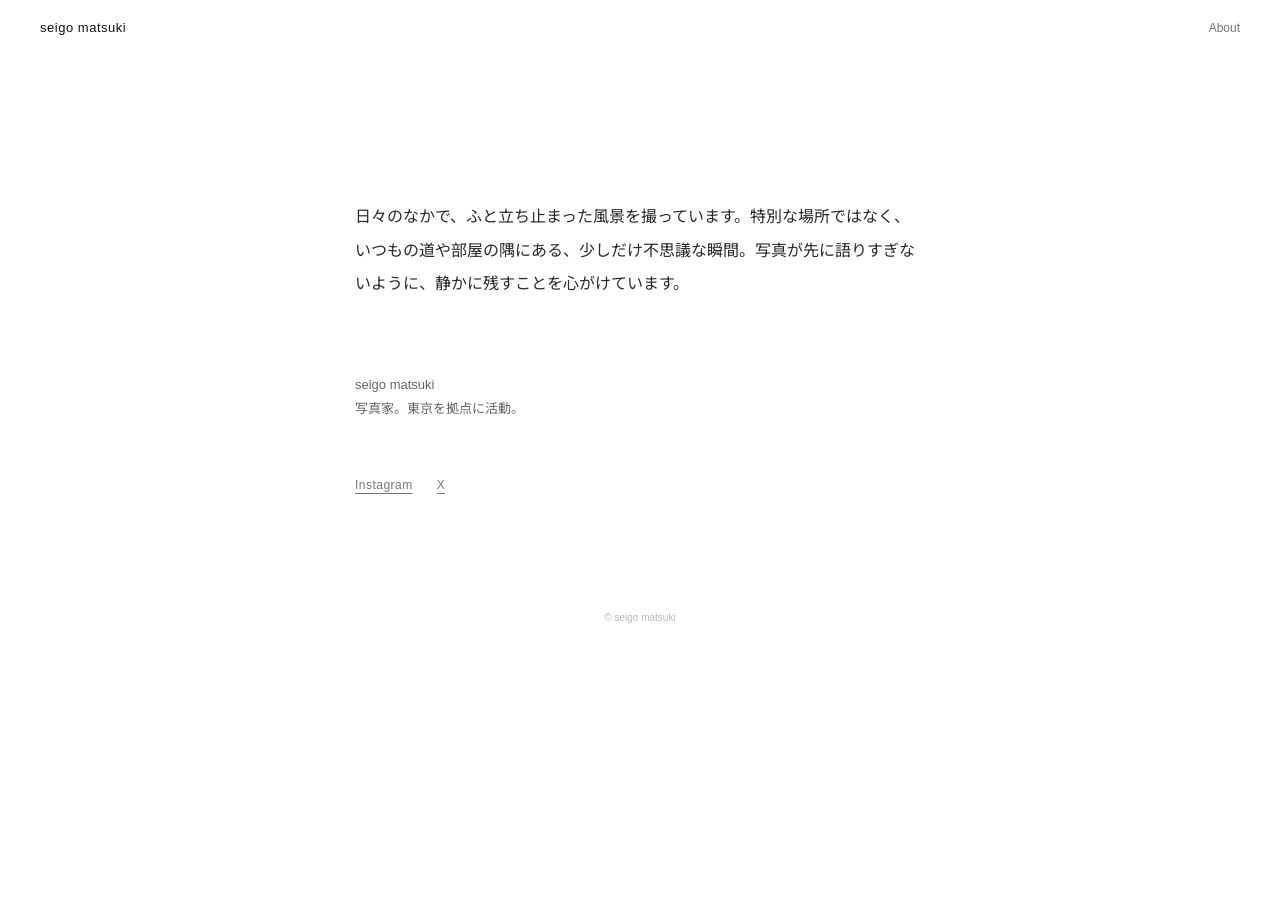
==== about.html @ ea61fb2b "写真ポートフォリオサイト初期実装 実装設計書準拠の静的サイト(素のHTML/CSS/JS)。 photos/ 配下は差し替え前提のプレースホルダー画像。  Co-Authored-By: Claude" ====
<!DOCTYPE html>
<html lang="ja">
<head>
<meta charset="UTF-8">
<meta name="viewport" content="width=device-width, initial-scale=1">
<title>About – seigo matsuki</title>
<link rel="preconnect" href="https://fonts.googleapis.com">
<link rel="preconnect" href="https://fonts.gstatic.com" crossorigin>
<link href="https://fonts.googleapis.com/css2?family=Noto+Sans+JP:wght@400&display=swap" rel="stylesheet">
<link rel="stylesheet" href="./css/style.css">
</head>
<body>
  <header class="site-header" id="siteHeader">
    <a class="site-name" href="./">seigo matsuki</a>
    <a class="site-nav" href="./about.html">About</a>
  </header>

  <main class="page page--about">
    <p class="statement">日々のなかで、ふと立ち止まった風景を撮っています。特別な場所ではなく、いつもの道や部屋の隅にある、少しだけ不思議な瞬間。写真が先に語りすぎないように、静かに残すことを心がけています。</p>
    <p class="profile">seigo matsuki<br>写真家。東京を拠点に活動。</p>
    <p class="sns">
      <a href="https://instagram.com" target="_blank" rel="noopener noreferrer">Instagram</a>
      <a href="https://x.com" target="_blank" rel="noopener noreferrer">X</a>
    </p>
  </main>

  <footer class="site-footer">© seigo matsuki</footer>
  <script src="./js/site.js" defer></script>
</body>
</html>
---- css/style.css ----
:root {
  /* 色 — 無彩色のみ */
  --c-bg:       #ffffff;
  --c-text:     #2a2a2a;   /* 本文 */
  --c-name:     #111111;   /* サイト名 */
  --c-link:     #777777;   /* ナビ・リンク・戻る */
  --c-series:   #999999;   /* シリーズ名 */
  --c-copy:     #b8b8b8;   /* © */
  --c-lb:       #000000;   /* ライトボックス背景 */

  /* タイポ */
  --font: "Helvetica Neue", Helvetica, Arial, "Noto Sans JP", sans-serif;
  --fs-copy:    10px;
  --fs-series:  11px;      /* letter-spacing: .06em */
  --fs-nav:     12px;
  --fs-name:    13px;      /* letter-spacing: .04em */
  --fs-profile: 13px;      /* line-height: 1.9 */
  --fs-body:    15px;      /* line-height: 2.1 / PCで16px */

  /* 余白・レイアウト */
  --pad:      16px;        /* 左右余白 */
  --gap:      160px;       /* 写真間 */
  --top-off:  88px;        /* ヘッダー下→最初の要素 */
  --header-h: 53px;
}
@media (min-width: 768px) {
  :root {
    --pad: 40px;
    --gap: 240px;
    --top-off: 130px;
    --fs-body: 16px;
    --header-h: 70px;
  }
}

* { box-sizing: border-box; }

body {
  margin: 0;
  background: var(--c-bg);
  font-family: var(--font);
  color: var(--c-text);
}

a {
  color: var(--c-link);
  text-decoration: none;
}
a:hover { color: var(--c-name); }

.site-header {
  position: fixed;
  top: 0;
  inset-inline: 0;
  z-index: 50;
  display: flex;
  justify-content: space-between;
  align-items: baseline;
  padding: 20px var(--pad);
  background: var(--c-bg);
  transition: transform .25s ease;
}
.site-header.is-hidden { transform: translateY(-100%); }

.site-name {
  font-size: var(--fs-name);
  letter-spacing: .04em;
  color: var(--c-name);
}
.site-nav {
  font-size: var(--fs-nav);
  color: var(--c-link);
}

.page {
  max-width: 1200px;
  margin-inline: auto;
  padding: calc(var(--header-h) + var(--top-off)) var(--pad) 0;
}

.photo {
  display: block;
  width: min(100%, 85vh);
  aspect-ratio: 1 / 1;
  object-fit: cover;
  margin-inline: auto;
}

.series-entry {
  display: block;
  margin-bottom: var(--gap);
}
.series-name,
.series-title {
  display: block;
  text-align: center;
  font-size: var(--fs-series);
  letter-spacing: .06em;
  color: var(--c-series);
}
.series-name { margin-top: 16px; }
.series-title { margin-bottom: 64px; }
@media (min-width: 768px) {
  .series-title { margin-bottom: 96px; }
}

.photo-list {
  display: flex;
  flex-direction: column;
  gap: var(--gap);
  align-items: center;
}

.back {
  padding-top: calc(var(--gap) * .75);
  text-align: center;
}
.back a {
  font-size: 11px;
  letter-spacing: .06em;
  color: var(--c-link);
  text-decoration: underline;
  text-underline-offset: 4px;
}

.page--about { max-width: 650px; }
.statement {
  margin: 0;
  font-size: var(--fs-body);
  line-height: 2.1;
  text-wrap: pretty;
}
.profile {
  margin: 72px 0 0;
  font-size: var(--fs-profile);
  line-height: 1.9;
  color: #666666;
}
.sns {
  margin: 56px 0 0;
  display: flex;
  gap: 24px;
  font-size: 12px;
  letter-spacing: .04em;
}
.sns a {
  text-decoration: underline;
  text-underline-offset: 4px;
}

.site-footer {
  padding: 120px var(--pad) 28px;
  text-align: center;
  font-size: var(--fs-copy);
  color: var(--c-copy);
}

.lightbox {
  position: fixed;
  inset: 0;
  z-index: 100;
  background: var(--c-lb);
  display: flex;
  align-items: center;
  justify-content: center;
}
.lightbox[hidden] { display: none; }
.lightbox-img {
  display: block;
  width: min(100vw, 85vh);
  aspect-ratio: 1 / 1;
  object-fit: cover;
}
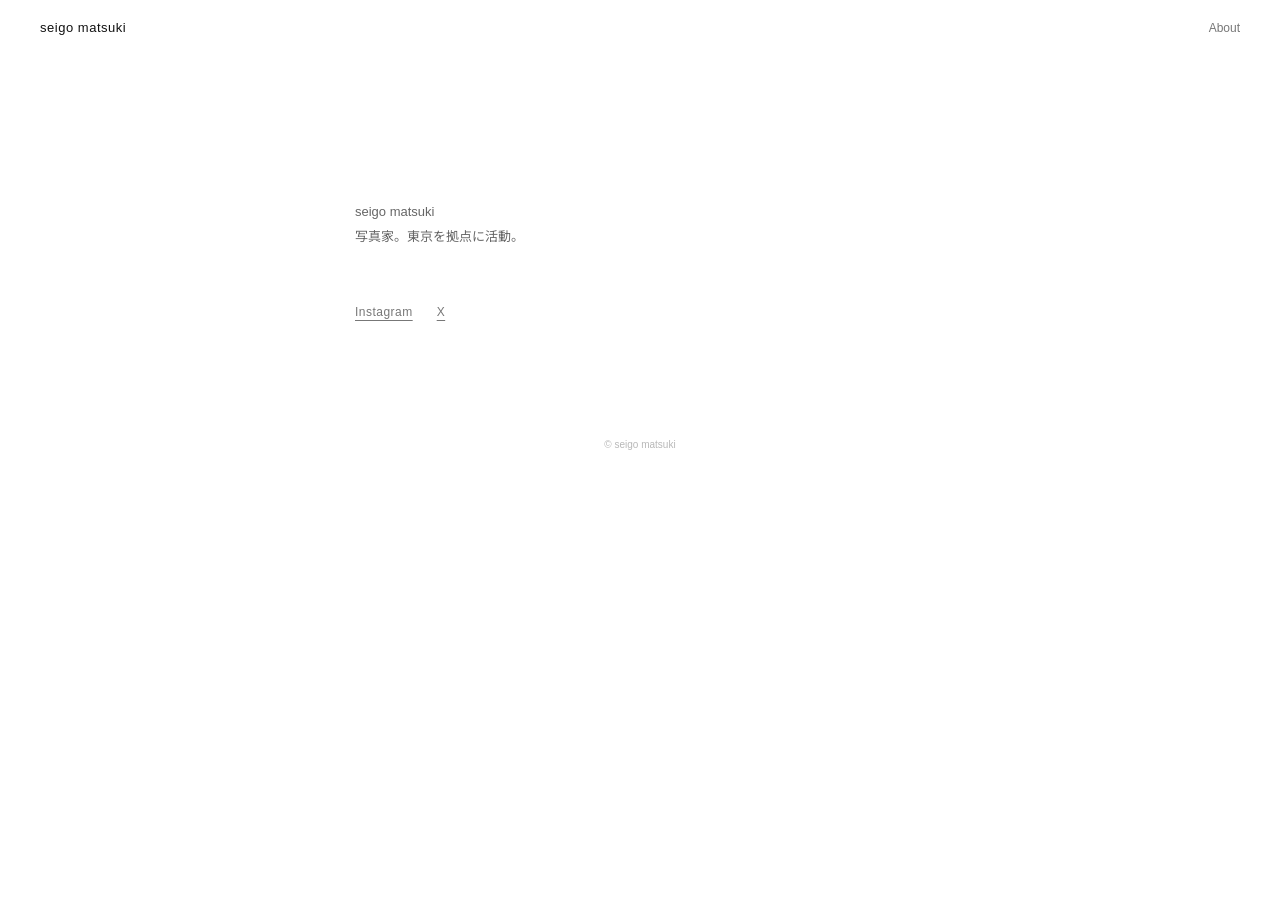
==== commit e5e344da: "Aboutページのステートメントを一旦削除 Co-Authored-By: Claude Fable 5 <noreply@anthropic.com>" ====
--- a/about.html
+++ b/about.html
@@ -16,7 +16,6 @@
   </header>
 
   <main class="page page--about">
-    <p class="statement">日々のなかで、ふと立ち止まった風景を撮っています。特別な場所ではなく、いつもの道や部屋の隅にある、少しだけ不思議な瞬間。写真が先に語りすぎないように、静かに残すことを心がけています。</p>
     <p class="profile">seigo matsuki<br>写真家。東京を拠点に活動。</p>
     <p class="sns">
       <a href="https://instagram.com" target="_blank" rel="noopener noreferrer">Instagram</a>
--- a/css/style.css
+++ b/css/style.css
@@ -132,6 +132,9 @@
 }
 .profile {
   margin: 72px 0 0;
+}
+.profile:first-child {
+  margin-top: 0;
   font-size: var(--fs-profile);
   line-height: 1.9;
   color: #666666;
